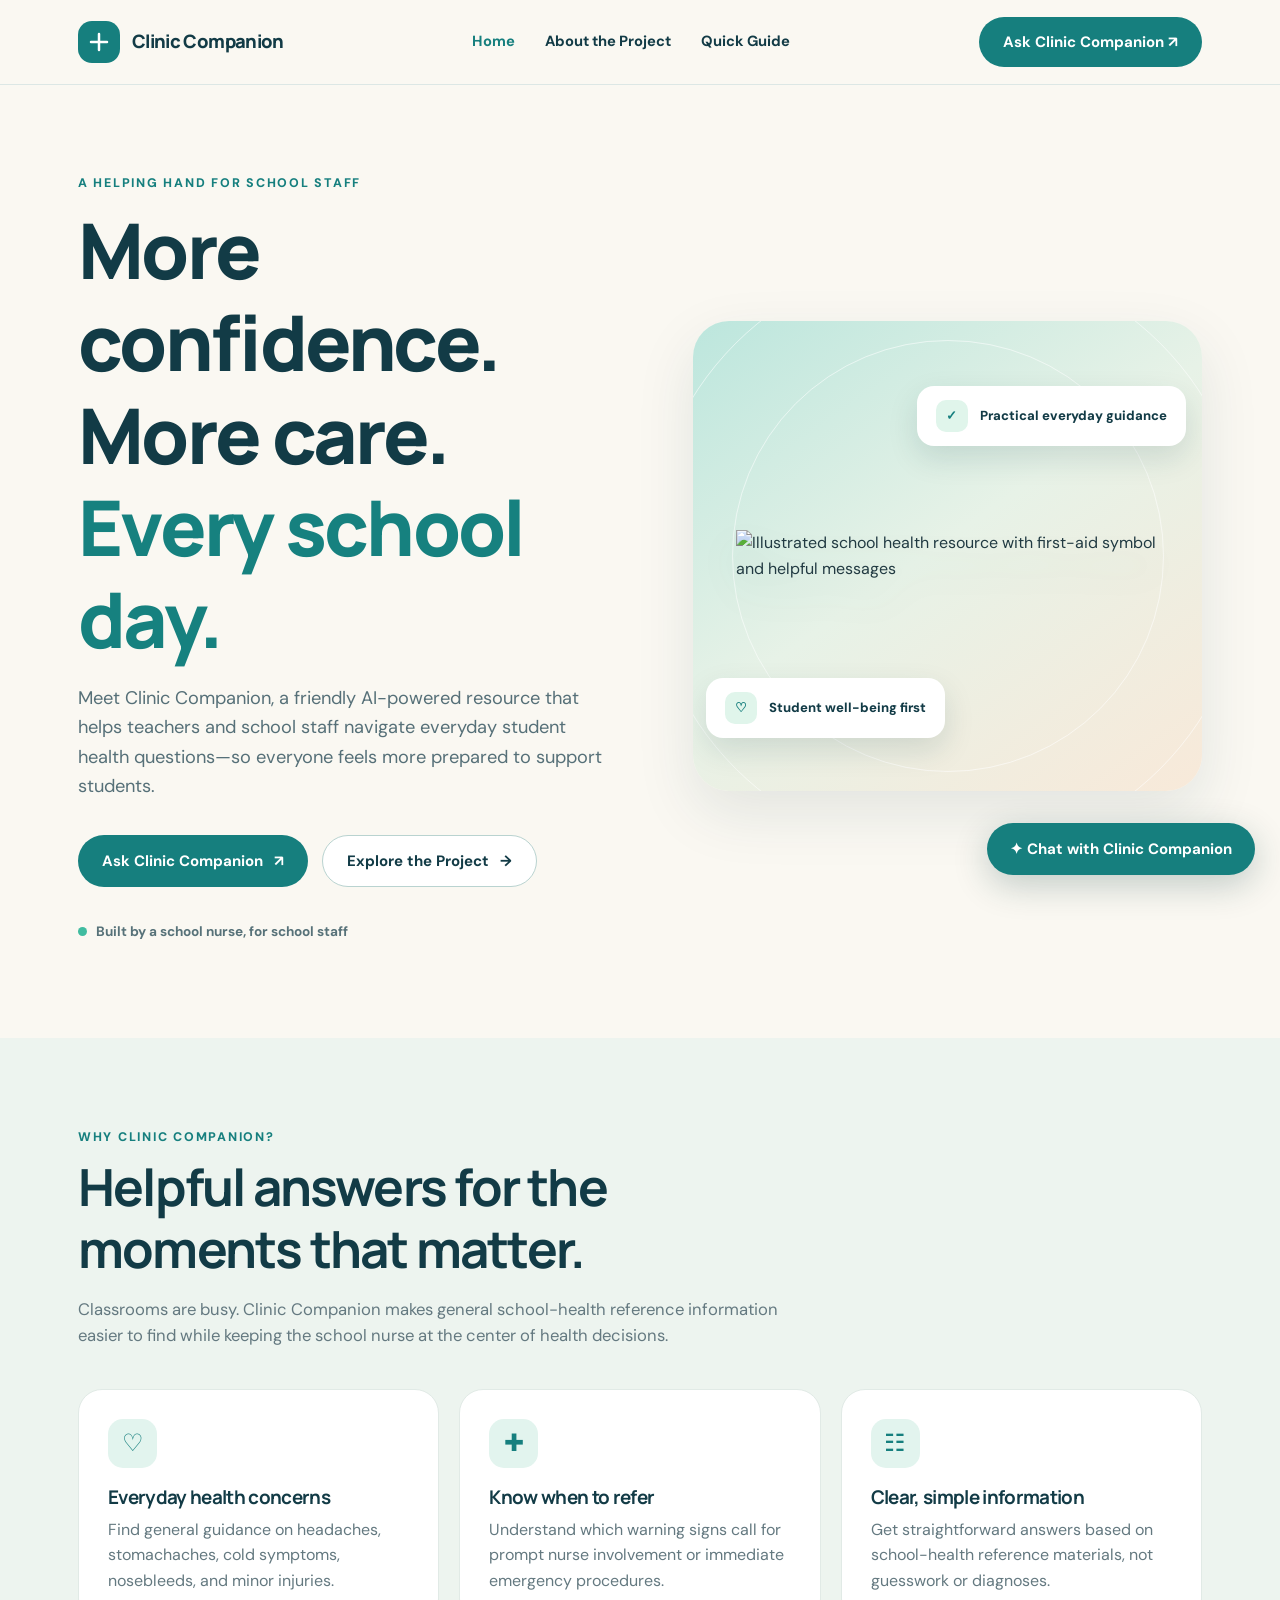
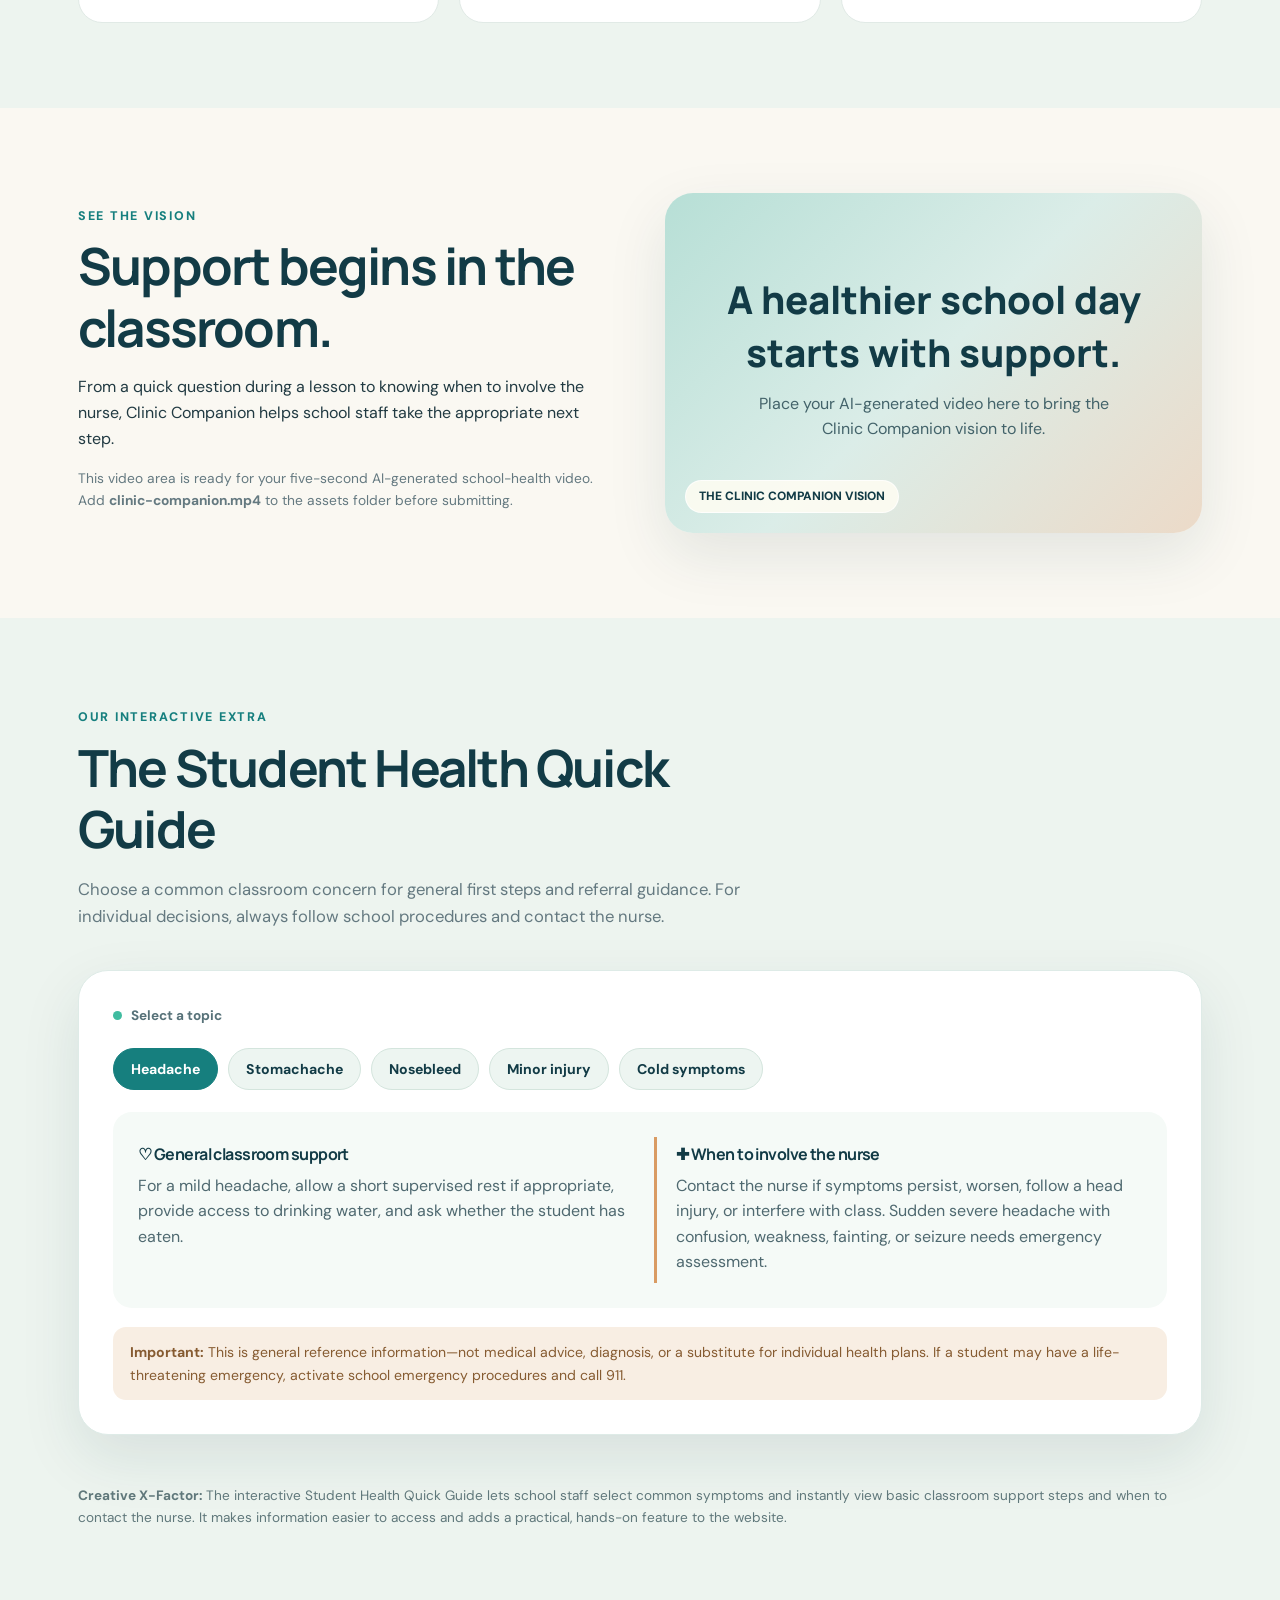
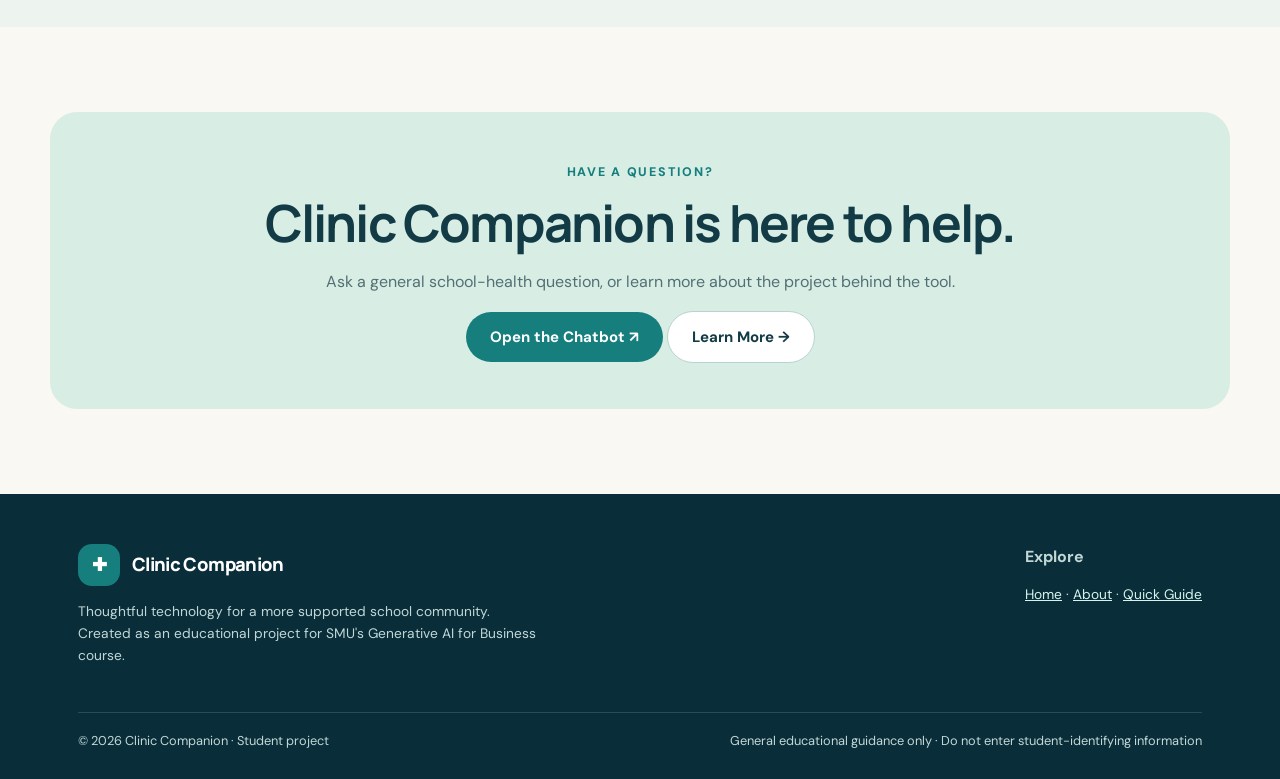
==== index.html @ dfc55b12 "Add files via upload" ====
<!DOCTYPE html><html lang="en"><head><meta charset="utf-8"><meta name="viewport" content="width=device-width, initial-scale=1"><meta name="description" content="Clinic Companion helps school staff navigate everyday student health questions with clear, practical guidance."><title>Clinic Companion | Support for Every School Day</title><link rel="stylesheet" href="style.css"></head><body>
<a class="skip" href="#main">Skip to main content</a><header class="site-header"><div class="container nav"><a class="brand" href="index.html"><span class="logo"><svg viewBox="0 0 24 24" fill="none" stroke="currentColor" stroke-width="2.5" stroke-linecap="round"><path d="M12 4v16M4 12h16"/></svg></span>Clinic Companion</a><nav class="nav-links" aria-label="Main navigation"><a href="index.html" aria-current="page">Home</a><a href="about.html">About the Project</a><a href="#quick-guide">Quick Guide</a></nav><button class="btn nav-cta" onclick="document.getElementById('chat-launch').click()">Ask Clinic Companion ↗</button></div></header>
<main id="main"><section class="hero"><div class="container hero-grid"><div class="hero-copy"><span class="eyebrow">A helping hand for school staff</span><h1>More confidence.<br>More care.<br><span style="color:#16817f">Every school day.</span></h1><p>Meet Clinic Companion, a friendly AI-powered resource that helps teachers and school staff navigate everyday student health questions—so everyone feels more prepared to support students.</p><div class="buttons"><button class="btn" onclick="document.getElementById('chat-launch').click()">Ask Clinic Companion <span aria-hidden="true">↗</span></button><a class="btn secondary" href="about.html">Explore the Project <span aria-hidden="true">→</span></a></div><div class="mini-label"><span></span> Built by a school nurse, for school staff</div></div><div class="hero-art"><img class="illustration" src="assets/health-illustration.svg" alt="Illustrated school health resource with first-aid symbol and helpful messages"><div class="float-card top"><span class="dot-icon">✓</span> Practical everyday guidance</div><div class="float-card bottom"><span class="dot-icon">♡</span> Student well-being first</div></div></div></section>
<section class="section soft" id="why"><div class="container"><div class="section-heading"><span class="eyebrow">Why Clinic Companion?</span><h2>Helpful answers for the moments that matter.</h2><p>Classrooms are busy. Clinic Companion makes general school-health reference information easier to find while keeping the school nurse at the center of health decisions.</p></div><div class="cards"><article class="feature-card"><span class="symbol">♡</span><h3>Everyday health concerns</h3><p>Find general guidance on headaches, stomachaches, cold symptoms, nosebleeds, and minor injuries.</p></article><article class="feature-card"><span class="symbol">✚</span><h3>Know when to refer</h3><p>Understand which warning signs call for prompt nurse involvement or immediate emergency procedures.</p></article><article class="feature-card"><span class="symbol">☷</span><h3>Clear, simple information</h3><p>Get straightforward answers based on school-health reference materials, not guesswork or diagnoses.</p></article></div></div></section>
<section class="section" id="video"><div class="container split"><div><span class="eyebrow">See the vision</span><h2>Support begins in the classroom.</h2><p>From a quick question during a lesson to knowing when to involve the nurse, Clinic Companion helps school staff take the appropriate next step.</p><p class="note">This video area is ready for your five-second AI-generated school-health video. Add <strong>clinic-companion.mp4</strong> to the assets folder before submitting.</p></div><div id="video-box" class="video-box"><div class="video-fallback"><strong>A healthier school day starts with support.</strong><p>Place your AI-generated video here to bring the Clinic Companion vision to life.</p></div><video id="hero-video" autoplay muted loop playsinline preload="auto" poster="assets/video-poster.svg" aria-label="Clinic Companion school-health concept video"><source src="assets/clinic-companion.mp4" type="video/mp4"></video><span class="video-tag">THE CLINIC COMPANION VISION</span></div></div></section>
<section class="section soft" id="quick-guide"><div class="container"><div class="section-heading"><span class="eyebrow">Our interactive extra</span><h2>The Student Health Quick Guide</h2><p>Choose a common classroom concern for general first steps and referral guidance. For individual decisions, always follow school procedures and contact the nurse.</p></div><div class="guide-wrapper"><div class="mini-label"><span></span> Select a topic</div><div class="pills" role="tablist" aria-label="Common student health concerns"><button class="pill" role="tab" data-guide="headache" aria-selected="true" tabindex="0">Headache</button><button class="pill" role="tab" data-guide="stomachache" aria-selected="false" tabindex="-1">Stomachache</button><button class="pill" role="tab" data-guide="nosebleed" aria-selected="false" tabindex="-1">Nosebleed</button><button class="pill" role="tab" data-guide="injury" aria-selected="false" tabindex="-1">Minor injury</button><button class="pill" role="tab" data-guide="cold" aria-selected="false" tabindex="-1">Cold symptoms</button></div><div class="guide-panel" role="tabpanel" aria-live="polite"><div><h3>♡ General classroom support</h3><p id="guide-action">For a mild headache, allow a short supervised rest if appropriate, provide access to drinking water, and ask whether the student has eaten.</p></div><div class="attention"><h3>✚ When to involve the nurse</h3><p id="guide-refer">Contact the nurse if symptoms persist, worsen, follow a head injury, or interfere with class. Sudden severe headache with confusion, weakness, fainting, or seizure needs emergency assessment.</p></div></div><div class="alert-strip"><strong>Important:</strong> This is general reference information—not medical advice, diagnosis, or a substitute for individual health plans. If a student may have a life-threatening emergency, activate school emergency procedures and call 911.</div></div><p class="x-factor"><strong>Creative X-Factor:</strong> The interactive Student Health Quick Guide lets school staff select common symptoms and instantly view basic classroom support steps and when to contact the nurse. It makes information easier to access and adds a practical, hands-on feature to the website.</p></div></section>
<section class="section"><div class="container cta"><span class="eyebrow">Have a question?</span><h2>Clinic Companion is here to help.</h2><p>Ask a general school-health question, or learn more about the project behind the tool.</p><button class="btn" onclick="document.getElementById('chat-launch').click()">Open the Chatbot ↗</button> <a class="btn secondary" href="about.html">Learn More →</a></div></section></main>
<footer class="footer"><div class="container"><div class="footer-grid"><div><a class="brand" href="index.html"><span class="logo">✚</span>Clinic Companion</a><p>Thoughtful technology for a more supported school community. Created as an educational project for SMU's Generative AI for Business course.</p></div><div><strong>Explore</strong><p><a href="index.html">Home</a> · <a href="about.html">About</a> · <a href="#quick-guide">Quick Guide</a></p></div></div><div class="footer-bottom"><span>© 2026 Clinic Companion · Student project</span><span>General educational guidance only · Do not enter student-identifying information</span></div></div></footer>
<button id="chat-launch" class="btn chat-launch" aria-controls="chat-panel" aria-expanded="false">✦ Chat with Clinic Companion</button><aside id="chat-panel" class="chat-panel" aria-label="Clinic Companion chatbot"><div class="chat-head"><strong>✚ Clinic Companion</strong><button id="chat-close" class="close" aria-label="Close chatbot">×</button></div><iframe title="Clinic Companion live chatbot" loading="lazy" referrerpolicy="strict-origin-when-cross-origin"></iframe><div class="chat-bottom">If the chat does not load, <a href="https://share.chatling.ai/s/y7Yr24Pdv6eZ7TS" target="_blank" rel="noopener noreferrer">open the chatbot directly ↗</a>. No student-identifying details.</div></aside><script src="script.js"></script></body></html>
---- style.css ----
@import url('https://fonts.googleapis.com/css2?family=DM+Sans:wght@400;500;600;700&family=Manrope:wght@400;500;600;700;800&display=swap');
:root{--navy:#123b46;--deep:#092d39;--teal:#167f7e;--mint:#dbf3eb;--cream:#faf8f2;--ink:#213a42;--muted:#647980;--line:#dce7e5;--white:#fff;--shadow:0 22px 60px rgba(18,59,70,.10)}*{box-sizing:border-box}html{scroll-behavior:smooth}body{margin:0;font-family:'DM Sans',Arial,sans-serif;color:var(--ink);background:var(--cream);line-height:1.6}h1,h2,h3,h4{font-family:Manrope,Arial,sans-serif;line-height:1.2;color:var(--navy);letter-spacing:-.035em}h1{font-size:clamp(2.9rem,6vw,5.5rem);margin:.6rem 0 1.2rem;font-weight:800}h2{font-size:clamp(2rem,4vw,3.25rem);margin:.5rem 0 1rem}h3{font-size:1.18rem;margin:.5rem 0}.container{max-width:1180px;margin:0 auto;padding:0 28px}.site-header{background:rgba(250,248,242,.96);border-bottom:1px solid var(--line);position:sticky;top:0;z-index:20;backdrop-filter:blur(12px)}.nav{height:84px;display:flex;align-items:center;justify-content:space-between;gap:22px}.brand{display:flex;align-items:center;gap:12px;color:var(--navy);text-decoration:none;font-family:Manrope,sans-serif;font-size:1.15rem;font-weight:800;letter-spacing:-.035em}.logo{height:42px;width:42px;border-radius:14px;background:var(--teal);display:grid;place-items:center;color:white}.logo svg{width:24px;height:24px}.nav-links{display:flex;align-items:center;gap:30px}.nav-links a{text-decoration:none;color:var(--navy);font-weight:700;font-size:.92rem}.nav-links a:hover,.nav-links a[aria-current=page]{color:var(--teal)}.btn{border:0;display:inline-flex;justify-content:center;align-items:center;gap:11px;border-radius:100px;padding:15px 24px;background:var(--teal);color:#fff;text-decoration:none;font:700 .94rem 'DM Sans',sans-serif;cursor:pointer;transition:transform .2s,background .2s,box-shadow .2s}.btn:hover{background:#0e6868;transform:translateY(-2px);box-shadow:0 9px 22px #0c6f6b26}.btn.secondary{background:#fff;color:var(--navy);border:1px solid #b9d3d0}.btn.secondary:hover{background:var(--mint)}.eyebrow{color:var(--teal);font-size:.78rem;letter-spacing:.14em;text-transform:uppercase;font-weight:800}.hero{padding:84px 0 95px;overflow:hidden}.hero-grid{display:grid;grid-template-columns:1.04fr .96fr;align-items:center;gap:64px}.hero-copy p{font-size:1.14rem;color:#567078;max-width:530px}.hero-copy .buttons{display:flex;gap:14px;flex-wrap:wrap;margin:34px 0}.mini-label{display:flex;align-items:center;gap:9px;font-size:.85rem;color:#577279;font-weight:700}.mini-label span{height:9px;width:9px;background:#40bca0;border-radius:50%}.hero-art{position:relative;min-height:470px;border-radius:36px;background:linear-gradient(145deg,#bce6dd,#e7f2e7 48%,#f8e9d9);display:grid;place-items:center;box-shadow:var(--shadow);overflow:hidden}.hero-art::before,.hero-art::after{content:"";position:absolute;border-radius:50%;border:1px solid rgba(255,255,255,.55)}.hero-art::before{width:600px;height:600px}.hero-art::after{width:430px;height:430px}.illustration{z-index:2;width:83%;max-width:450px;filter:drop-shadow(0 22px 18px rgba(16,72,69,.12))}.float-card{position:absolute;z-index:3;display:flex;gap:12px;align-items:center;background:#fff;border-radius:17px;padding:14px 19px;box-shadow:0 12px 30px #103c4222;font-size:.82rem;font-weight:800;color:var(--navy)}.float-card.top{right:16px;top:65px}.float-card.bottom{left:13px;bottom:53px}.dot-icon{width:32px;height:32px;border-radius:10px;background:#e0f5eb;color:var(--teal);display:grid;place-items:center}.section{padding:85px 0}.section-heading{max-width:710px;margin-bottom:40px}.section-heading p{color:var(--muted);font-size:1.04rem}.soft{background:#edf4ef}.cards{display:grid;grid-template-columns:repeat(3,1fr);gap:20px}.feature-card{background:#fff;border:1px solid #e1eae6;border-radius:24px;padding:29px;min-height:230px}.feature-card .symbol{display:grid;place-items:center;width:49px;height:49px;background:#e2f4ee;border-radius:15px;color:var(--teal);font-size:1.5rem;margin-bottom:18px}.feature-card p{color:var(--muted);margin:.5rem 0 0}.split{display:grid;grid-template-columns:1fr 1fr;gap:50px;align-items:center}.video-box{min-height:340px;position:relative;border-radius:28px;overflow:hidden;background:linear-gradient(135deg,#b7dfd6,#dbede8 50%,#ecdac8);box-shadow:var(--shadow)}.video-box video{width:100%;height:100%;position:absolute;inset:0;object-fit:cover}.video-fallback{position:absolute;inset:0;display:grid;place-content:center;text-align:center;padding:32px;color:var(--navy)}.video-fallback strong{font:800 clamp(1.4rem,3vw,2.5rem) Manrope}.video-fallback p{max-width:350px;margin:12px auto;color:#43636a}.video-box.has-video .video-fallback{display:none}.video-tag{position:absolute;left:20px;bottom:20px;z-index:3;background:#fffdf2d9;border:1px solid #ffffffc9;color:var(--navy);padding:6px 13px;border-radius:30px;font-size:.75rem;font-weight:800}.note{font-size:.86rem;color:var(--muted)}.guide-wrapper{border-radius:30px;background:#fff;border:1px solid #deebe7;box-shadow:var(--shadow);padding:34px}.pills{display:flex;flex-wrap:wrap;gap:10px;margin:22px 0}.pill{background:#edf5f1;color:var(--navy);border:1px solid #d4e5dd;padding:11px 17px;border-radius:50px;cursor:pointer;font:700 .88rem 'DM Sans',sans-serif}.pill:hover,.pill[aria-selected=true]{color:white;background:var(--teal);border-color:var(--teal)}.guide-panel{background:#f5faf7;border-radius:19px;padding:25px;display:grid;grid-template-columns:1fr 1fr;gap:28px}.guide-panel h3{font-size:1rem}.guide-panel p{margin:8px 0;color:#4f6970}.guide-panel .attention{border-left:3px solid #d99b63;padding-left:19px}.alert-strip{background:#f8eee3;color:#865b31;border-radius:13px;margin-top:19px;padding:14px 17px;font-size:.88rem}.footer{background:var(--deep);color:#c2d8d7;padding:50px 0 27px}.footer .brand{color:white}.footer-grid{display:flex;justify-content:space-between;align-items:flex-start;gap:40px;padding-bottom:33px}.footer p{font-size:.86rem;max-width:460px}.footer a{color:#d7f4ec}.footer-bottom{border-top:1px solid #ffffff25;padding-top:18px;display:flex;justify-content:space-between;gap:25px;font-size:.8rem}.x-factor{margin-top:50px;font-size:.85rem;color:#60787b}.chat-launch{position:fixed;right:25px;bottom:25px;z-index:40;padding:16px 23px;box-shadow:0 10px 35px #103f3e3d}.chat-panel{display:none;position:fixed;right:25px;bottom:95px;width:min(390px,calc(100vw - 40px));height:min(580px,calc(100dvh - 135px));background:white;z-index:41;border-radius:22px;overflow:hidden;box-shadow:0 20px 60px #0b323c50;border:1px solid #c9e2dd}.chat-panel.open{display:flex;flex-direction:column}.chat-head{background:var(--navy);color:white;padding:15px 18px;display:flex;align-items:center;justify-content:space-between}.chat-head strong{font-family:Manrope}.close{border:0;background:transparent;color:white;cursor:pointer;font-size:1.45rem}.chat-panel iframe{width:100%;border:0;flex:1;background:#fff}.chat-bottom{padding:9px 12px;font-size:.76rem;text-align:center;background:#f1f8f5}.chat-bottom a{color:var(--teal);font-weight:800}.about-hero{padding:80px 0 40px;background:linear-gradient(135deg,#e8f6ee,#f9f8f2)}.about-hero p{max-width:750px;font-size:1.14rem;color:#5b747a}.story{max-width:840px}.story p{font-size:1.08rem;color:#526c74}.steps{display:grid;grid-template-columns:repeat(3,1fr);gap:20px;margin-top:30px}.step{background:#fff;border:1px solid var(--line);border-radius:23px;padding:28px}.step-number{font:800 2.2rem Manrope;color:#83bcb1}.cta{background:#d8eee5;border-radius:27px;padding:46px;text-align:center}.cta p{color:#536f73}.skip{position:absolute;left:-999px}.skip:focus{left:10px;top:10px;background:white;z-index:99;padding:12px}.legal{font-size:.85rem;color:#64787b}.page-pill{background:#e0f3eb;padding:8px 14px;border-radius:40px;font-size:.78rem;color:#116f70;font-weight:800;display:inline-block}
@media(max-width:850px){.hero-grid,.split{grid-template-columns:1fr;gap:35px}.hero{padding:45px 0 65px}.hero-art{min-height:400px}.cards,.steps{grid-template-columns:1fr}.section{padding:60px 0}.nav-links{gap:12px}.nav-links a{font-size:.8rem}.nav .nav-cta{display:none}.guide-panel{grid-template-columns:1fr;gap:10px}.footer-grid{display:block}.footer-bottom{display:block}.float-card.top{top:28px}}@media(max-width:490px){.container{padding:0 20px}.nav{height:72px}.brand{font-size:.95rem}.logo{height:36px;width:36px}.nav-links{gap:12px}.hero-art{min-height:300px}.float-card{padding:10px;font-size:.7rem}.float-card.bottom{bottom:17px}.illustration{width:80%}.guide-wrapper{padding:19px}.cta{padding:26px}.chat-launch{right:15px;bottom:15px}}
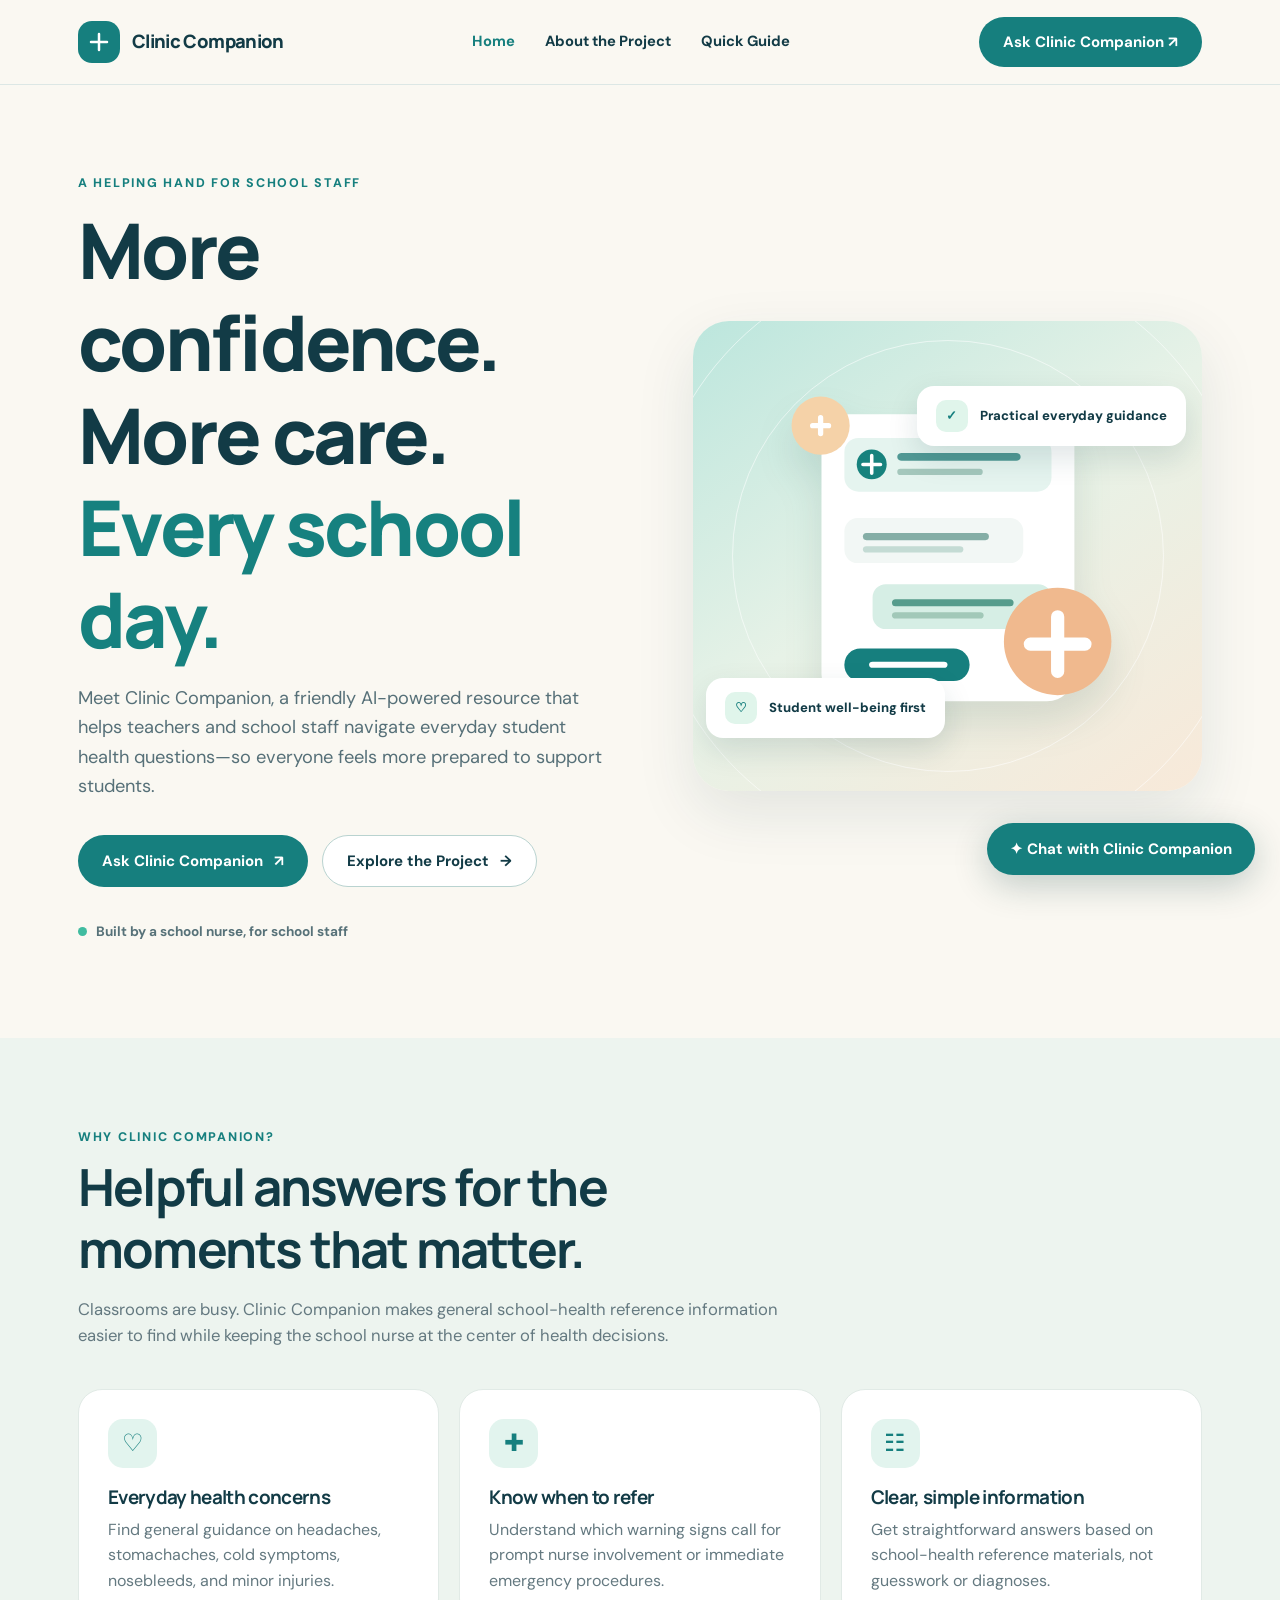
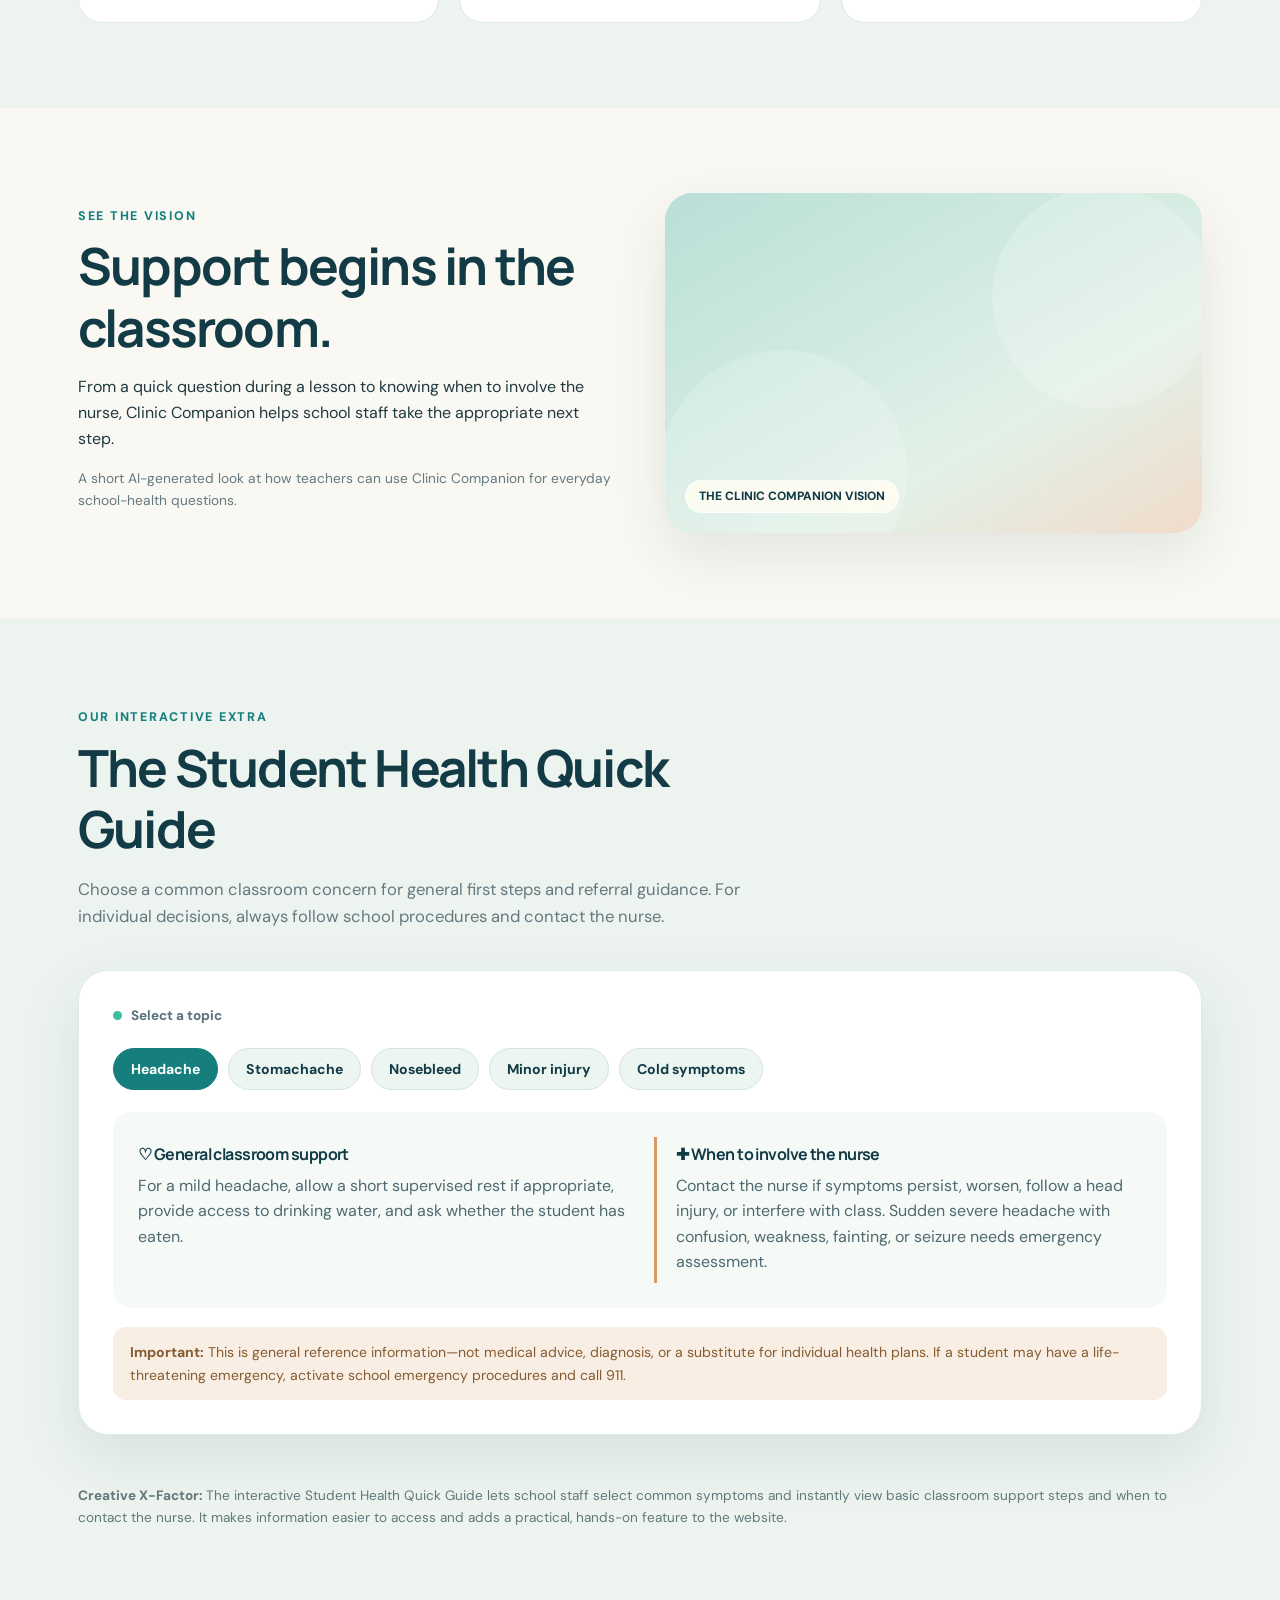
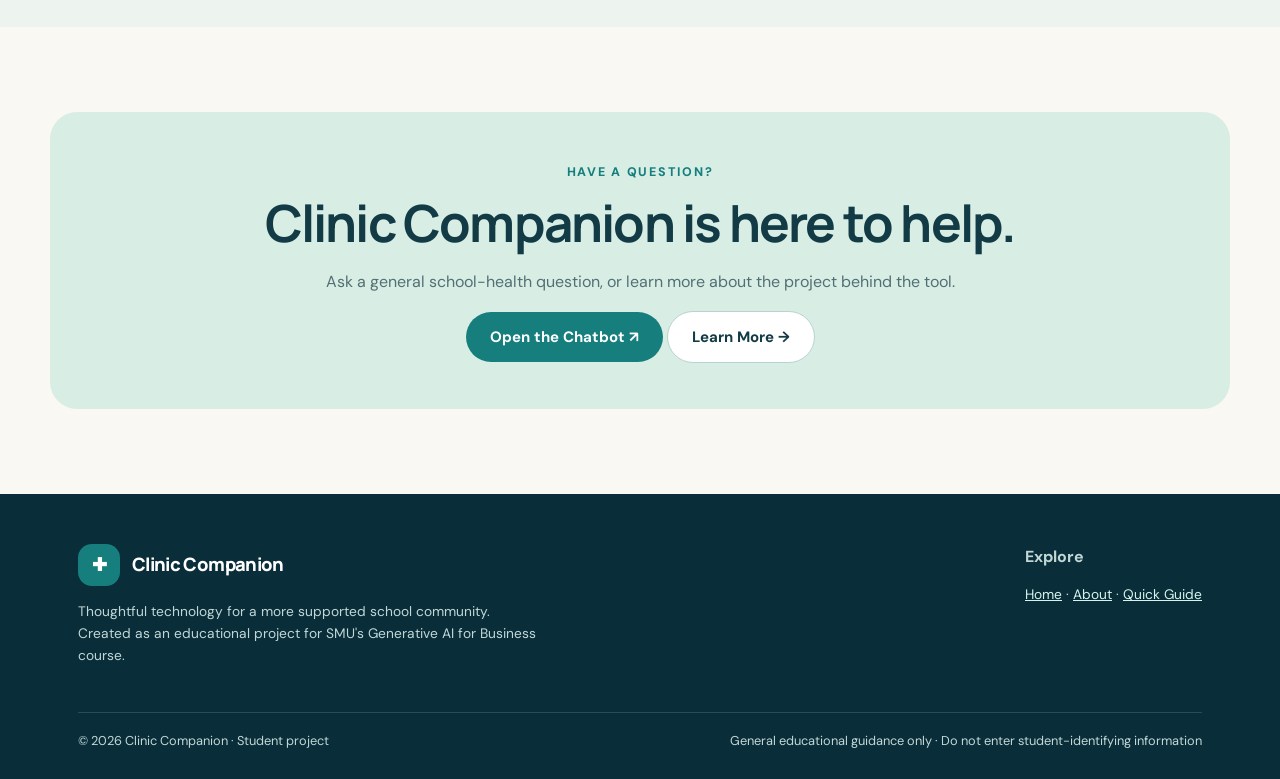
==== commit 27bf6d6b: "Add files via upload" ====
--- a/index.html
+++ b/index.html
@@ -2,7 +2,7 @@
 <a class="skip" href="#main">Skip to main content</a><header class="site-header"><div class="container nav"><a class="brand" href="index.html"><span class="logo"><svg viewBox="0 0 24 24" fill="none" stroke="currentColor" stroke-width="2.5" stroke-linecap="round"><path d="M12 4v16M4 12h16"/></svg></span>Clinic Companion</a><nav class="nav-links" aria-label="Main navigation"><a href="index.html" aria-current="page">Home</a><a href="about.html">About the Project</a><a href="#quick-guide">Quick Guide</a></nav><button class="btn nav-cta" onclick="document.getElementById('chat-launch').click()">Ask Clinic Companion ↗</button></div></header>
 <main id="main"><section class="hero"><div class="container hero-grid"><div class="hero-copy"><span class="eyebrow">A helping hand for school staff</span><h1>More confidence.<br>More care.<br><span style="color:#16817f">Every school day.</span></h1><p>Meet Clinic Companion, a friendly AI-powered resource that helps teachers and school staff navigate everyday student health questions—so everyone feels more prepared to support students.</p><div class="buttons"><button class="btn" onclick="document.getElementById('chat-launch').click()">Ask Clinic Companion <span aria-hidden="true">↗</span></button><a class="btn secondary" href="about.html">Explore the Project <span aria-hidden="true">→</span></a></div><div class="mini-label"><span></span> Built by a school nurse, for school staff</div></div><div class="hero-art"><img class="illustration" src="assets/health-illustration.svg" alt="Illustrated school health resource with first-aid symbol and helpful messages"><div class="float-card top"><span class="dot-icon">✓</span> Practical everyday guidance</div><div class="float-card bottom"><span class="dot-icon">♡</span> Student well-being first</div></div></div></section>
 <section class="section soft" id="why"><div class="container"><div class="section-heading"><span class="eyebrow">Why Clinic Companion?</span><h2>Helpful answers for the moments that matter.</h2><p>Classrooms are busy. Clinic Companion makes general school-health reference information easier to find while keeping the school nurse at the center of health decisions.</p></div><div class="cards"><article class="feature-card"><span class="symbol">♡</span><h3>Everyday health concerns</h3><p>Find general guidance on headaches, stomachaches, cold symptoms, nosebleeds, and minor injuries.</p></article><article class="feature-card"><span class="symbol">✚</span><h3>Know when to refer</h3><p>Understand which warning signs call for prompt nurse involvement or immediate emergency procedures.</p></article><article class="feature-card"><span class="symbol">☷</span><h3>Clear, simple information</h3><p>Get straightforward answers based on school-health reference materials, not guesswork or diagnoses.</p></article></div></div></section>
-<section class="section" id="video"><div class="container split"><div><span class="eyebrow">See the vision</span><h2>Support begins in the classroom.</h2><p>From a quick question during a lesson to knowing when to involve the nurse, Clinic Companion helps school staff take the appropriate next step.</p><p class="note">This video area is ready for your five-second AI-generated school-health video. Add <strong>clinic-companion.mp4</strong> to the assets folder before submitting.</p></div><div id="video-box" class="video-box"><div class="video-fallback"><strong>A healthier school day starts with support.</strong><p>Place your AI-generated video here to bring the Clinic Companion vision to life.</p></div><video id="hero-video" autoplay muted loop playsinline preload="auto" poster="assets/video-poster.svg" aria-label="Clinic Companion school-health concept video"><source src="assets/clinic-companion.mp4" type="video/mp4"></video><span class="video-tag">THE CLINIC COMPANION VISION</span></div></div></section>
+<section class="section" id="video"><div class="container split"><div><span class="eyebrow">See the vision</span><h2>Support begins in the classroom.</h2><p>From a quick question during a lesson to knowing when to involve the nurse, Clinic Companion helps school staff take the appropriate next step.</p><p class="note">A short AI-generated look at how teachers can use Clinic Companion for everyday school-health questions.</p></div><div id="video-box" class="video-box"><div class="video-fallback"><strong>A healthier school day starts with support.</strong><p>Clinic Companion in the classroom.</p></div><video id="hero-video" autoplay muted loop playsinline preload="auto" poster="assets/video-poster.svg" aria-label="Clinic Companion school-health concept video"><source src="assets/clinic-companion.mp4" type="video/mp4"></video><span class="video-tag">THE CLINIC COMPANION VISION</span></div></div></section>
 <section class="section soft" id="quick-guide"><div class="container"><div class="section-heading"><span class="eyebrow">Our interactive extra</span><h2>The Student Health Quick Guide</h2><p>Choose a common classroom concern for general first steps and referral guidance. For individual decisions, always follow school procedures and contact the nurse.</p></div><div class="guide-wrapper"><div class="mini-label"><span></span> Select a topic</div><div class="pills" role="tablist" aria-label="Common student health concerns"><button class="pill" role="tab" data-guide="headache" aria-selected="true" tabindex="0">Headache</button><button class="pill" role="tab" data-guide="stomachache" aria-selected="false" tabindex="-1">Stomachache</button><button class="pill" role="tab" data-guide="nosebleed" aria-selected="false" tabindex="-1">Nosebleed</button><button class="pill" role="tab" data-guide="injury" aria-selected="false" tabindex="-1">Minor injury</button><button class="pill" role="tab" data-guide="cold" aria-selected="false" tabindex="-1">Cold symptoms</button></div><div class="guide-panel" role="tabpanel" aria-live="polite"><div><h3>♡ General classroom support</h3><p id="guide-action">For a mild headache, allow a short supervised rest if appropriate, provide access to drinking water, and ask whether the student has eaten.</p></div><div class="attention"><h3>✚ When to involve the nurse</h3><p id="guide-refer">Contact the nurse if symptoms persist, worsen, follow a head injury, or interfere with class. Sudden severe headache with confusion, weakness, fainting, or seizure needs emergency assessment.</p></div></div><div class="alert-strip"><strong>Important:</strong> This is general reference information—not medical advice, diagnosis, or a substitute for individual health plans. If a student may have a life-threatening emergency, activate school emergency procedures and call 911.</div></div><p class="x-factor"><strong>Creative X-Factor:</strong> The interactive Student Health Quick Guide lets school staff select common symptoms and instantly view basic classroom support steps and when to contact the nurse. It makes information easier to access and adds a practical, hands-on feature to the website.</p></div></section>
 <section class="section"><div class="container cta"><span class="eyebrow">Have a question?</span><h2>Clinic Companion is here to help.</h2><p>Ask a general school-health question, or learn more about the project behind the tool.</p><button class="btn" onclick="document.getElementById('chat-launch').click()">Open the Chatbot ↗</button> <a class="btn secondary" href="about.html">Learn More →</a></div></section></main>
 <footer class="footer"><div class="container"><div class="footer-grid"><div><a class="brand" href="index.html"><span class="logo">✚</span>Clinic Companion</a><p>Thoughtful technology for a more supported school community. Created as an educational project for SMU's Generative AI for Business course.</p></div><div><strong>Explore</strong><p><a href="index.html">Home</a> · <a href="about.html">About</a> · <a href="#quick-guide">Quick Guide</a></p></div></div><div class="footer-bottom"><span>© 2026 Clinic Companion · Student project</span><span>General educational guidance only · Do not enter student-identifying information</span></div></div></footer>
